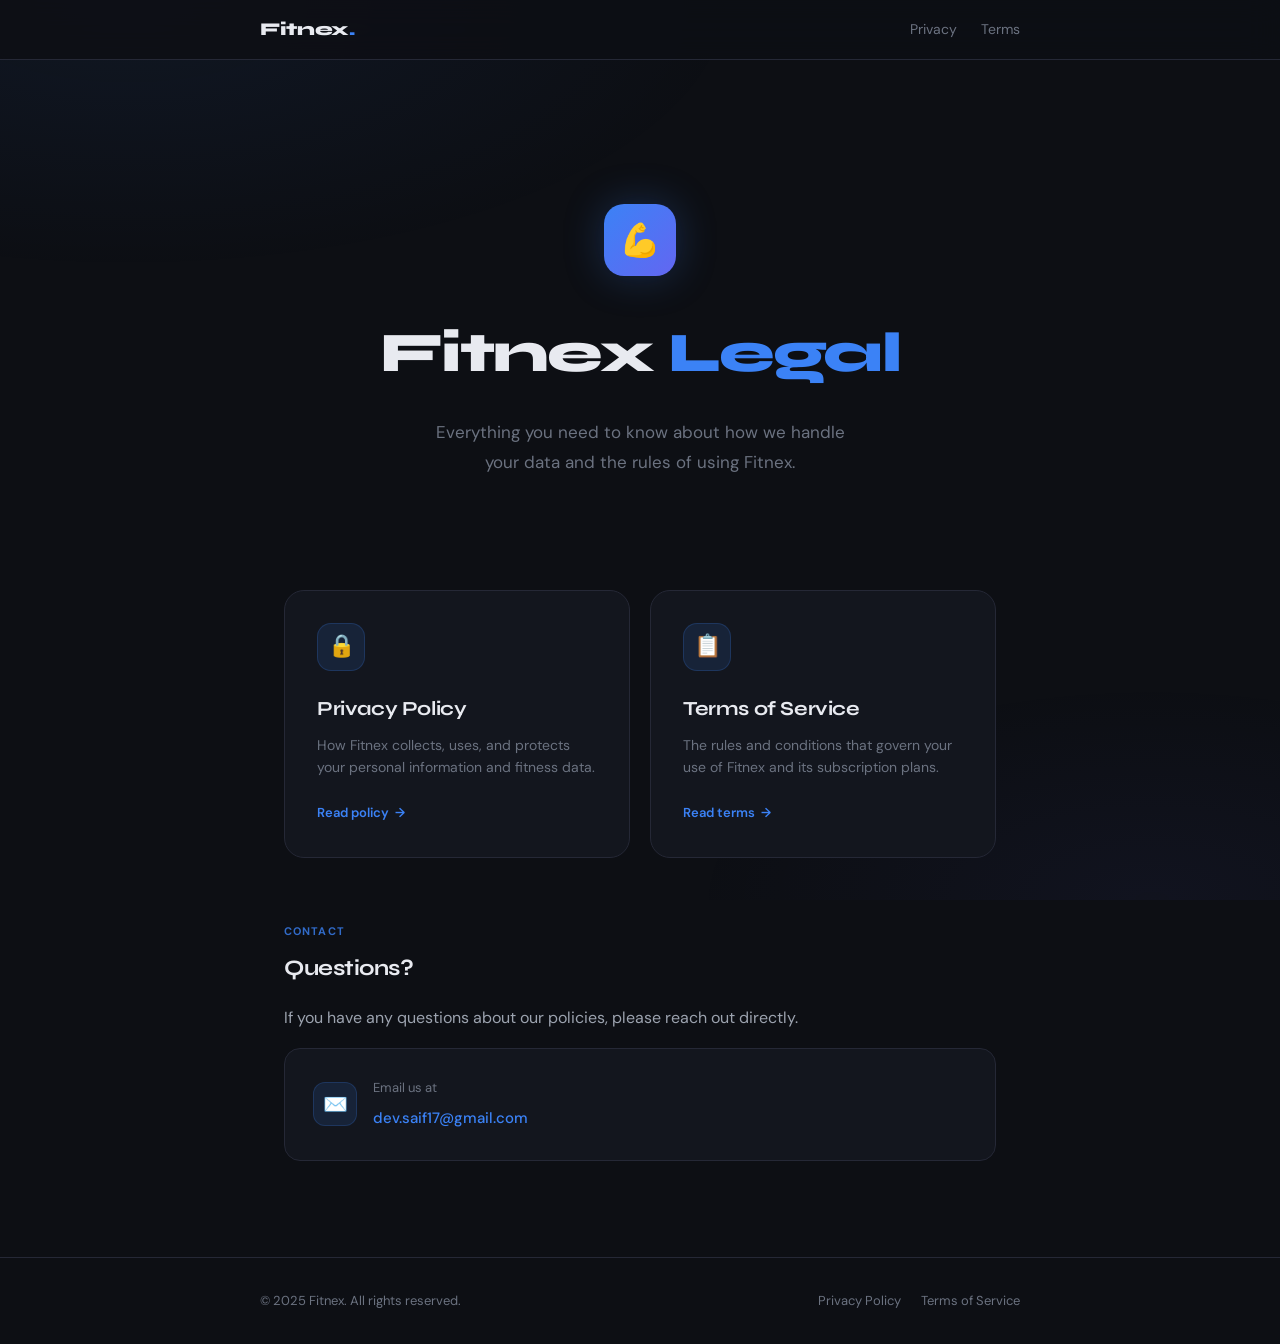
==== index.html @ 9c24d9e5 "Rename index-2.html to index.html" ====
<!DOCTYPE html>
<html lang="en">
<head>
  <meta charset="UTF-8" />
  <meta name="viewport" content="width=device-width, initial-scale=1.0" />
  <title>Fitnex — Legal</title>
  <meta name="description" content="Privacy Policy and Terms of Service for the Fitnex app." />
  <link rel="stylesheet" href="styles.css" />
</head>
<body>

<nav>
  <a href="index.html" class="nav-brand">Fitnex<span>.</span></a>
  <div class="nav-links">
    <a href="privacy-policy.html">Privacy</a>
    <a href="terms-of-service.html">Terms</a>
  </div>
</nav>

<main>
  <div class="hero">
    <div class="logo-mark">💪</div>
    <h1>Fitnex <span>Legal</span></h1>
    <p>Everything you need to know about how we handle your data and the rules of using Fitnex.</p>
  </div>

  <div class="doc-grid">
    <a href="privacy-policy.html" class="doc-card">
      <div class="card-icon">🔒</div>
      <h2>Privacy Policy</h2>
      <p>How Fitnex collects, uses, and protects your personal information and fitness data.</p>
      <span class="card-link">Read policy</span>
    </a>
    <a href="terms-of-service.html" class="doc-card">
      <div class="card-icon">📋</div>
      <h2>Terms of Service</h2>
      <p>The rules and conditions that govern your use of Fitnex and its subscription plans.</p>
      <span class="card-link">Read terms</span>
    </a>
  </div>

  <div class="section" style="margin-bottom:0; border-bottom:none; padding-bottom:0;">
    <span class="section-number">Contact</span>
    <h2>Questions?</h2>
    <p>If you have any questions about our policies, please reach out directly.</p>
    <div class="contact-card">
      <div class="icon">✉️</div>
      <div class="info">
        <p>Email us at</p>
        <a href="mailto:dev.saif17@gmail.com">dev.saif17@gmail.com</a>
      </div>
    </div>
  </div>
</main>

<footer>
  <p>© 2025 Fitnex. All rights reserved.</p>
  <div class="footer-links">
    <a href="privacy-policy.html">Privacy Policy</a>
    <a href="terms-of-service.html">Terms of Service</a>
  </div>
</footer>

</body>
</html>
---- styles.css ----
@import url('https://fonts.googleapis.com/css2?family=Syne:wght@400;600;700;800&family=DM+Sans:wght@300;400;500&display=swap');

:root {
  --bg: #0d0f14;
  --surface: #13161e;
  --surface2: #1a1d27;
  --border: #252836;
  --accent: #3b82f6;
  --accent-dim: rgba(59,130,246,0.12);
  --text: #e8eaf0;
  --text-muted: #6b7280;
  --text-subtle: #9ca3af;
}

*, *::before, *::after { box-sizing: border-box; margin: 0; padding: 0; }

html { scroll-behavior: smooth; }

body {
  background: var(--bg);
  color: var(--text);
  font-family: 'DM Sans', sans-serif;
  font-size: 16px;
  line-height: 1.75;
  min-height: 100vh;
}

/* ── Background mesh ── */
body::before {
  content: '';
  position: fixed;
  inset: 0;
  background:
    radial-gradient(ellipse 80% 50% at 10% 0%, rgba(59,130,246,0.07) 0%, transparent 60%),
    radial-gradient(ellipse 60% 40% at 90% 100%, rgba(99,102,241,0.05) 0%, transparent 60%);
  pointer-events: none;
  z-index: 0;
}

/* ── Nav ── */
nav {
  position: sticky;
  top: 0;
  z-index: 100;
  background: rgba(13,15,20,0.85);
  backdrop-filter: blur(16px);
  border-bottom: 1px solid var(--border);
  padding: 0 max(24px, calc((100% - 760px) / 2));
  height: 60px;
  display: flex;
  align-items: center;
  justify-content: space-between;
}

.nav-brand {
  font-family: 'Syne', sans-serif;
  font-weight: 800;
  font-size: 18px;
  color: var(--text);
  text-decoration: none;
  letter-spacing: -0.02em;
}

.nav-brand span { color: var(--accent); }

.nav-links { display: flex; gap: 24px; }

.nav-links a {
  font-size: 14px;
  color: var(--text-muted);
  text-decoration: none;
  transition: color 0.2s;
}

.nav-links a:hover, .nav-links a.active { color: var(--text); }

/* ── Layout ── */
main {
  position: relative;
  z-index: 1;
  max-width: 760px;
  margin: 0 auto;
  padding: 64px 24px 96px;
}

/* ── Page header ── */
.page-header {
  margin-bottom: 56px;
  padding-bottom: 40px;
  border-bottom: 1px solid var(--border);
}

.page-header .tag {
  display: inline-flex;
  align-items: center;
  gap: 6px;
  font-size: 12px;
  font-weight: 500;
  letter-spacing: 0.08em;
  text-transform: uppercase;
  color: var(--accent);
  background: var(--accent-dim);
  border: 1px solid rgba(59,130,246,0.2);
  border-radius: 100px;
  padding: 4px 12px;
  margin-bottom: 20px;
}

.page-header h1 {
  font-family: 'Syne', sans-serif;
  font-size: clamp(32px, 5vw, 48px);
  font-weight: 800;
  letter-spacing: -0.03em;
  line-height: 1.1;
  color: var(--text);
  margin-bottom: 16px;
}

.page-header .meta {
  font-size: 14px;
  color: var(--text-muted);
}

.page-header .meta strong {
  color: var(--text-subtle);
  font-weight: 500;
}

/* ── TOC ── */
.toc {
  background: var(--surface);
  border: 1px solid var(--border);
  border-radius: 16px;
  padding: 24px 28px;
  margin-bottom: 56px;
}

.toc-title {
  font-family: 'Syne', sans-serif;
  font-size: 13px;
  font-weight: 700;
  letter-spacing: 0.08em;
  text-transform: uppercase;
  color: var(--text-muted);
  margin-bottom: 16px;
}

.toc ol {
  list-style: none;
  counter-reset: toc;
  display: flex;
  flex-direction: column;
  gap: 8px;
}

.toc ol li { counter-increment: toc; }

.toc ol li a {
  display: flex;
  align-items: baseline;
  gap: 10px;
  font-size: 14px;
  color: var(--text-subtle);
  text-decoration: none;
  transition: color 0.2s;
}

.toc ol li a::before {
  content: counter(toc, decimal-leading-zero);
  font-size: 11px;
  font-weight: 600;
  color: var(--accent);
  opacity: 0.7;
  min-width: 20px;
}

.toc ol li a:hover { color: var(--text); }

/* ── Sections ── */
.section {
  margin-bottom: 48px;
  padding-bottom: 48px;
  border-bottom: 1px solid var(--border);
  animation: fadeUp 0.4s ease both;
}

.section:last-child { border-bottom: none; }

@keyframes fadeUp {
  from { opacity: 0; transform: translateY(12px); }
  to   { opacity: 1; transform: translateY(0); }
}

.section-number {
  font-size: 11px;
  font-weight: 700;
  letter-spacing: 0.1em;
  text-transform: uppercase;
  color: var(--accent);
  opacity: 0.8;
  margin-bottom: 8px;
  display: block;
}

.section h2 {
  font-family: 'Syne', sans-serif;
  font-size: 22px;
  font-weight: 700;
  letter-spacing: -0.02em;
  color: var(--text);
  margin-bottom: 16px;
}

.section p {
  color: var(--text-subtle);
  margin-bottom: 12px;
}

.section p:last-child { margin-bottom: 0; }

.section ul, .section ol {
  padding-left: 0;
  list-style: none;
  display: flex;
  flex-direction: column;
  gap: 8px;
  margin: 12px 0;
}

.section ul li, .section ol li {
  color: var(--text-subtle);
  padding-left: 20px;
  position: relative;
  font-size: 15px;
}

.section ul li::before {
  content: '–';
  position: absolute;
  left: 0;
  color: var(--accent);
  opacity: 0.6;
}

.section ol { counter-reset: item; }
.section ol li { counter-increment: item; }
.section ol li::before {
  content: counter(item) '.';
  position: absolute;
  left: 0;
  color: var(--accent);
  opacity: 0.6;
  font-size: 13px;
  font-weight: 600;
}

/* ── Highlight box ── */
.highlight-box {
  background: var(--accent-dim);
  border: 1px solid rgba(59,130,246,0.2);
  border-radius: 12px;
  padding: 16px 20px;
  margin: 16px 0;
  font-size: 14px;
  color: var(--text-subtle);
}

.highlight-box strong { color: var(--text); }

/* ── Contact card ── */
.contact-card {
  background: var(--surface);
  border: 1px solid var(--border);
  border-radius: 16px;
  padding: 28px;
  margin-top: 16px;
  display: flex;
  align-items: center;
  gap: 16px;
}

.contact-card .icon {
  width: 44px;
  height: 44px;
  background: var(--accent-dim);
  border: 1px solid rgba(59,130,246,0.2);
  border-radius: 12px;
  display: flex;
  align-items: center;
  justify-content: center;
  flex-shrink: 0;
  font-size: 20px;
}

.contact-card .info { flex: 1; }

.contact-card .info p {
  font-size: 13px;
  color: var(--text-muted);
  margin-bottom: 4px !important;
}

.contact-card .info a {
  color: var(--accent);
  text-decoration: none;
  font-weight: 500;
  font-size: 15px;
}

.contact-card .info a:hover { text-decoration: underline; }

/* ── Footer ── */
footer {
  position: relative;
  z-index: 1;
  border-top: 1px solid var(--border);
  padding: 32px max(24px, calc((100% - 760px) / 2));
  display: flex;
  align-items: center;
  justify-content: space-between;
  flex-wrap: wrap;
  gap: 12px;
}

footer p { font-size: 13px; color: var(--text-muted); }

footer .footer-links { display: flex; gap: 20px; }

footer .footer-links a {
  font-size: 13px;
  color: var(--text-muted);
  text-decoration: none;
  transition: color 0.2s;
}

footer .footer-links a:hover { color: var(--text); }

/* ── Index page ── */
.hero {
  text-align: center;
  padding: 80px 0 64px;
}

.hero .logo-mark {
  width: 72px;
  height: 72px;
  background: linear-gradient(135deg, var(--accent), #6366f1);
  border-radius: 20px;
  margin: 0 auto 28px;
  display: flex;
  align-items: center;
  justify-content: center;
  font-size: 32px;
  box-shadow: 0 0 40px rgba(59,130,246,0.25);
}

.hero h1 {
  font-family: 'Syne', sans-serif;
  font-size: clamp(36px, 6vw, 56px);
  font-weight: 800;
  letter-spacing: -0.03em;
  margin-bottom: 16px;
}

.hero h1 span { color: var(--accent); }

.hero p {
  font-size: 17px;
  color: var(--text-muted);
  max-width: 440px;
  margin: 0 auto 48px;
}

.doc-grid {
  display: grid;
  grid-template-columns: repeat(auto-fit, minmax(280px, 1fr));
  gap: 20px;
  margin-bottom: 64px;
}

.doc-card {
  background: var(--surface);
  border: 1px solid var(--border);
  border-radius: 20px;
  padding: 32px;
  text-decoration: none;
  color: inherit;
  transition: border-color 0.2s, transform 0.2s, box-shadow 0.2s;
  display: block;
}

.doc-card:hover {
  border-color: rgba(59,130,246,0.4);
  transform: translateY(-3px);
  box-shadow: 0 12px 40px rgba(0,0,0,0.3);
}

.doc-card .card-icon {
  width: 48px;
  height: 48px;
  background: var(--accent-dim);
  border: 1px solid rgba(59,130,246,0.2);
  border-radius: 14px;
  display: flex;
  align-items: center;
  justify-content: center;
  font-size: 22px;
  margin-bottom: 20px;
}

.doc-card h2 {
  font-family: 'Syne', sans-serif;
  font-size: 20px;
  font-weight: 700;
  letter-spacing: -0.02em;
  margin-bottom: 8px;
}

.doc-card p {
  font-size: 14px;
  color: var(--text-muted);
  line-height: 1.6;
  margin-bottom: 24px;
}

.doc-card .card-link {
  font-size: 13px;
  font-weight: 600;
  color: var(--accent);
  display: flex;
  align-items: center;
  gap: 6px;
}

.doc-card .card-link::after { content: '→'; transition: transform 0.2s; }
.doc-card:hover .card-link::after { transform: translateX(4px); }

@media (max-width: 600px) {
  nav { padding: 0 16px; }
  main { padding: 40px 16px 80px; }
  footer { padding: 24px 16px; flex-direction: column; align-items: flex-start; }
}
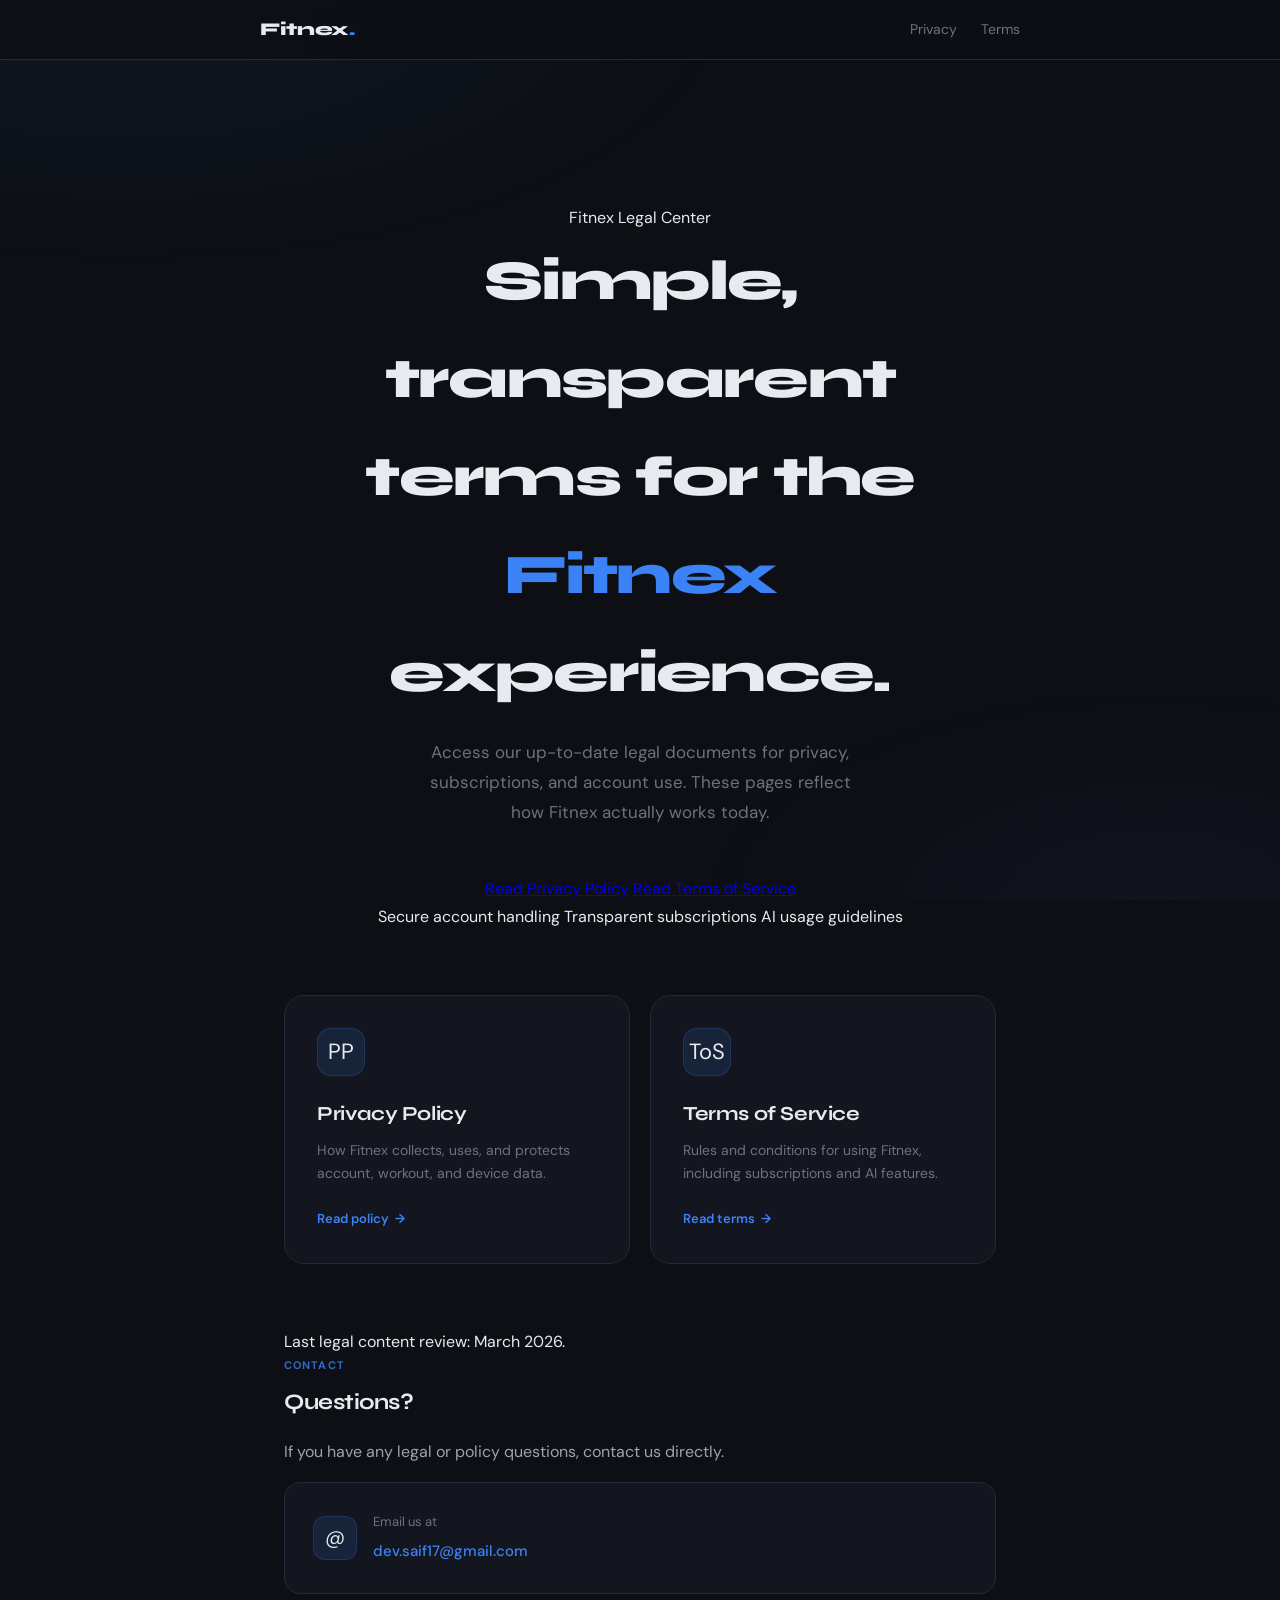
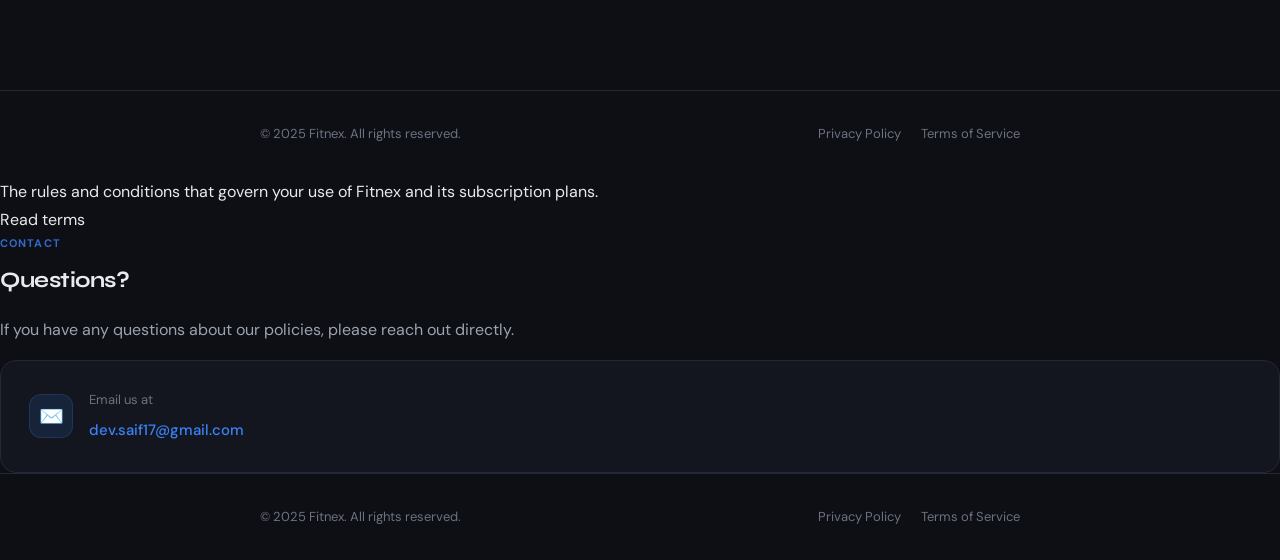
==== commit 4508e282: "Revise legal center content and improve layout Updated the title and meta description for better cla" ====
--- a/index.html
+++ b/index.html
@@ -3,8 +3,8 @@
 <head>
   <meta charset="UTF-8" />
   <meta name="viewport" content="width=device-width, initial-scale=1.0" />
-  <title>Fitnex — Legal</title>
-  <meta name="description" content="Privacy Policy and Terms of Service for the Fitnex app." />
+  <title>Fitnex Legal Center</title>
+  <meta name="description" content="Official legal center for Fitnex: Privacy Policy and Terms of Service." />
   <link rel="stylesheet" href="styles.css" />
 </head>
 <body>
@@ -19,21 +19,63 @@
 
 <main>
   <div class="hero">
-    <div class="logo-mark">💪</div>
-    <h1>Fitnex <span>Legal</span></h1>
-    <p>Everything you need to know about how we handle your data and the rules of using Fitnex.</p>
+    <div class="hero-badge">Fitnex Legal Center</div>
+    <h1>Simple, transparent terms for the <span>Fitnex</span> experience.</h1>
+    <p>
+      Access our up-to-date legal documents for privacy, subscriptions, and account use.
+      These pages reflect how Fitnex actually works today.
+    </p>
+    <div class="hero-actions">
+      <a href="privacy-policy.html" class="button primary">Read Privacy Policy</a>
+      <a href="terms-of-service.html" class="button secondary">Read Terms of Service</a>
+    </div>
+    <div class="quick-stats">
+      <span>Secure account handling</span>
+      <span>Transparent subscriptions</span>
+      <span>AI usage guidelines</span>
+    </div>
   </div>
 
   <div class="doc-grid">
     <a href="privacy-policy.html" class="doc-card">
-      <div class="card-icon">🔒</div>
+      <div class="card-icon">PP</div>
       <h2>Privacy Policy</h2>
-      <p>How Fitnex collects, uses, and protects your personal information and fitness data.</p>
+      <p>How Fitnex collects, uses, and protects account, workout, and device data.</p>
       <span class="card-link">Read policy</span>
     </a>
     <a href="terms-of-service.html" class="doc-card">
-      <div class="card-icon">📋</div>
+      <div class="card-icon">ToS</div>
       <h2>Terms of Service</h2>
+      <p>Rules and conditions for using Fitnex, including subscriptions and AI features.</p>
+      <span class="card-link">Read terms</span>
+    </a>
+  </div>
+  <p class="doc-meta">Last legal content review: March 2026.</p>
+
+  <div class="section" style="margin-bottom:0; border-bottom:none; padding-bottom:0;">
+    <span class="section-number">Contact</span>
+    <h2>Questions?</h2>
+    <p>If you have any legal or policy questions, contact us directly.</p>
+    <div class="contact-card">
+      <div class="icon">@</div>
+      <div class="info">
+        <p>Email us at</p>
+        <a href="mailto:dev.saif17@gmail.com">dev.saif17@gmail.com</a>
+      </div>
+    </div>
+  </div>
+</main>
+
+<footer>
+  <p>© 2025 Fitnex. All rights reserved.</p>
+  <div class="footer-links">
+    <a href="privacy-policy.html">Privacy Policy</a>
+    <a href="terms-of-service.html">Terms of Service</a>
+  </div>
+</footer>
+
+</body>
+</html>
       <p>The rules and conditions that govern your use of Fitnex and its subscription plans.</p>
       <span class="card-link">Read terms</span>
     </a>
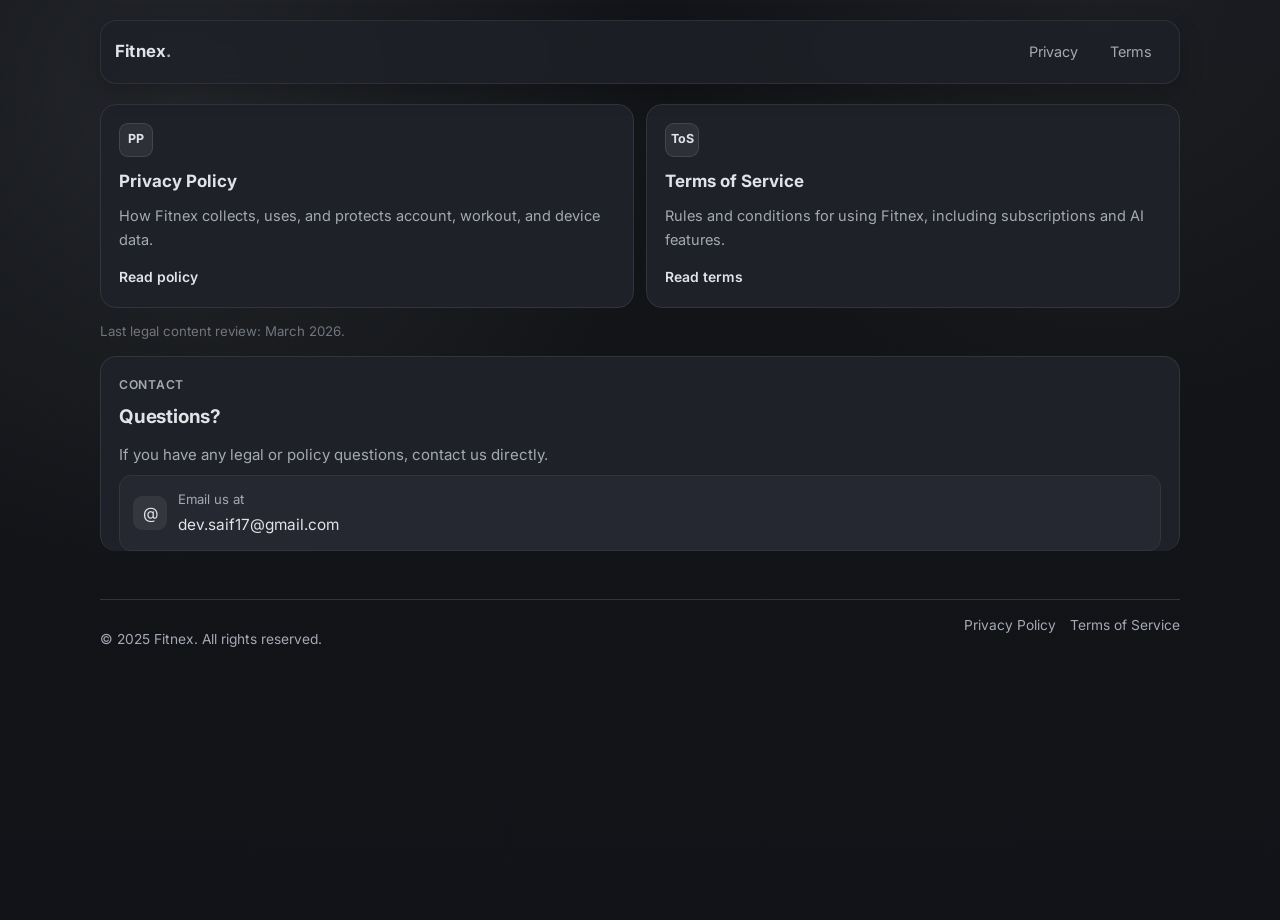
==== commit 2c5aeebe: "Remove hero section and footer from index.html Removed hero section and footer content from index.ht" ====
--- a/index.html
+++ b/index.html
@@ -18,23 +18,7 @@
 </nav>
 
 <main>
-  <div class="hero">
-    <div class="hero-badge">Fitnex Legal Center</div>
-    <h1>Simple, transparent terms for the <span>Fitnex</span> experience.</h1>
-    <p>
-      Access our up-to-date legal documents for privacy, subscriptions, and account use.
-      These pages reflect how Fitnex actually works today.
-    </p>
-    <div class="hero-actions">
-      <a href="privacy-policy.html" class="button primary">Read Privacy Policy</a>
-      <a href="terms-of-service.html" class="button secondary">Read Terms of Service</a>
-    </div>
-    <div class="quick-stats">
-      <span>Secure account handling</span>
-      <span>Transparent subscriptions</span>
-      <span>AI usage guidelines</span>
-    </div>
-  </div>
+  
 
   <div class="doc-grid">
     <a href="privacy-policy.html" class="doc-card">
@@ -76,32 +60,3 @@
 
 </body>
 </html>
-      <p>The rules and conditions that govern your use of Fitnex and its subscription plans.</p>
-      <span class="card-link">Read terms</span>
-    </a>
-  </div>
-
-  <div class="section" style="margin-bottom:0; border-bottom:none; padding-bottom:0;">
-    <span class="section-number">Contact</span>
-    <h2>Questions?</h2>
-    <p>If you have any questions about our policies, please reach out directly.</p>
-    <div class="contact-card">
-      <div class="icon">✉️</div>
-      <div class="info">
-        <p>Email us at</p>
-        <a href="mailto:dev.saif17@gmail.com">dev.saif17@gmail.com</a>
-      </div>
-    </div>
-  </div>
-</main>
-
-<footer>
-  <p>© 2025 Fitnex. All rights reserved.</p>
-  <div class="footer-links">
-    <a href="privacy-policy.html">Privacy Policy</a>
-    <a href="terms-of-service.html">Terms of Service</a>
-  </div>
-</footer>
-
-</body>
-</html>
--- a/styles.css
+++ b/styles.css
@@ -1,442 +1,494 @@
-@import url('https://fonts.googleapis.com/css2?family=Syne:wght@400;600;700;800&family=DM+Sans:wght@300;400;500&display=swap');
-
+@import url("https://fonts.googleapis.com/css2?family=Inter:wght@400;500;600;700;800&display=swap");
+
+/* ─── Design tokens (mirrors app dark theme) ─── */
 :root {
-  --bg: #0d0f14;
-  --surface: #13161e;
-  --surface2: #1a1d27;
-  --border: #252836;
-  --accent: #3b82f6;
-  --accent-dim: rgba(59,130,246,0.12);
-  --text: #e8eaf0;
-  --text-muted: #6b7280;
-  --text-subtle: #9ca3af;
-}
-
-*, *::before, *::after { box-sizing: border-box; margin: 0; padding: 0; }
-
-html { scroll-behavior: smooth; }
-
+  --bg: #121417;
+  --surface: #1e2128;
+  --surface-2: #252830;
+  --surface-3: #2b2f38;
+  --stroke: #32353d;
+  --text: #e2e3e7;
+  --text-soft: #a4a9b3;
+  --text-dim: #71757e;
+  --accent: #a4a9b3;
+  --accent-hi: #e2e3e7;
+}
+
+/* ─── Reset ─── */
+*,
+*::before,
+*::after {
+  box-sizing: border-box;
+}
+
+html,
 body {
-  background: var(--bg);
-  color: var(--text);
-  font-family: 'DM Sans', sans-serif;
-  font-size: 16px;
-  line-height: 1.75;
+  margin: 0;
+  padding: 0;
+}
+
+html {
+  color-scheme: dark;
+}
+
+/* ─── Base ─── */
+body {
+  font-family: "Inter", -apple-system, BlinkMacSystemFont, "Segoe UI", sans-serif;
+  color: var(--text);
+  background:
+    radial-gradient(circle at 14% 10%, rgba(164, 169, 179, 0.12) 0%, transparent 36%),
+    radial-gradient(circle at 86% -4%, rgba(226, 227, 231, 0.06) 0%, transparent 32%),
+    linear-gradient(180deg, #111318 0%, var(--bg) 40%, #111318 100%);
   min-height: 100vh;
-}
-
-/* ── Background mesh ── */
-body::before {
-  content: '';
-  position: fixed;
-  inset: 0;
-  background:
-    radial-gradient(ellipse 80% 50% at 10% 0%, rgba(59,130,246,0.07) 0%, transparent 60%),
-    radial-gradient(ellipse 60% 40% at 90% 100%, rgba(99,102,241,0.05) 0%, transparent 60%);
-  pointer-events: none;
-  z-index: 0;
-}
-
-/* ── Nav ── */
+  line-height: 1.65;
+  text-rendering: optimizeLegibility;
+}
+
+a {
+  color: inherit;
+}
+
+/* ─── Layout wrapper ─── */
+nav,
+main,
+footer {
+  width: min(1080px, calc(100vw - 32px));
+  margin-left: auto;
+  margin-right: auto;
+}
+
+/* ─── Nav ─── */
 nav {
-  position: sticky;
-  top: 0;
-  z-index: 100;
-  background: rgba(13,15,20,0.85);
-  backdrop-filter: blur(16px);
-  border-bottom: 1px solid var(--border);
-  padding: 0 max(24px, calc((100% - 760px) / 2));
-  height: 60px;
+  margin-top: 20px;
+  padding: 11px 14px;
   display: flex;
   align-items: center;
   justify-content: space-between;
+  background: rgba(30, 33, 40, 0.82);
+  border: 1px solid rgba(50, 53, 61, 0.8);
+  border-radius: 16px;
+  backdrop-filter: blur(10px);
+  box-shadow: 0 8px 24px rgba(0, 0, 0, 0.2);
 }
 
 .nav-brand {
-  font-family: 'Syne', sans-serif;
-  font-weight: 800;
-  font-size: 18px;
-  color: var(--text);
-  text-decoration: none;
-  letter-spacing: -0.02em;
-}
-
-.nav-brand span { color: var(--accent); }
-
-.nav-links { display: flex; gap: 24px; }
+  text-decoration: none;
+  font-size: 1.05rem;
+  font-weight: 700;
+  letter-spacing: 0.01em;
+}
+
+.nav-brand span {
+  color: var(--text-soft);
+}
+
+.nav-links {
+  display: flex;
+  align-items: center;
+  gap: 6px;
+}
 
 .nav-links a {
-  font-size: 14px;
-  color: var(--text-muted);
-  text-decoration: none;
-  transition: color 0.2s;
-}
-
-.nav-links a:hover, .nav-links a.active { color: var(--text); }
-
-/* ── Layout ── */
+  text-decoration: none;
+  color: var(--text-soft);
+  font-size: 0.9rem;
+  padding: 7px 12px;
+  border-radius: 10px;
+  border: 1px solid transparent;
+  transition: color 0.16s, background 0.16s, border-color 0.16s;
+}
+
+.nav-links a:hover,
+.nav-links a.active {
+  color: var(--text);
+  border-color: var(--stroke);
+  background: rgba(226, 227, 231, 0.06);
+}
+
+/* ─── Main ─── */
 main {
+  margin-top: 20px;
+  margin-bottom: 48px;
+}
+
+/* ─── Hero (index page) ─── */
+.hero {
+  border: 1px solid var(--stroke);
+  border-radius: 20px;
+  padding: 28px;
+  background:
+    linear-gradient(150deg, rgba(226, 227, 231, 0.09) 0%, rgba(164, 169, 179, 0.03) 100%),
+    var(--surface);
+  box-shadow: 0 16px 40px rgba(0, 0, 0, 0.26);
   position: relative;
-  z-index: 1;
-  max-width: 760px;
-  margin: 0 auto;
-  padding: 64px 24px 96px;
-}
-
-/* ── Page header ── */
-.page-header {
-  margin-bottom: 56px;
-  padding-bottom: 40px;
-  border-bottom: 1px solid var(--border);
-}
-
-.page-header .tag {
+  overflow: hidden;
+}
+
+.hero::after {
+  content: "";
+  position: absolute;
+  inset: auto -70px -70px auto;
+  width: 200px;
+  height: 200px;
+  border-radius: 50%;
+  background: radial-gradient(circle at center, rgba(226, 227, 231, 0.18) 0%, transparent 70%);
+  pointer-events: none;
+}
+
+.hero-badge {
   display: inline-flex;
   align-items: center;
-  gap: 6px;
-  font-size: 12px;
-  font-weight: 500;
-  letter-spacing: 0.08em;
+  gap: 7px;
+  font-size: 0.78rem;
+  color: var(--accent-hi);
+  border: 1px solid rgba(226, 227, 231, 0.24);
+  background: rgba(226, 227, 231, 0.08);
+  border-radius: 999px;
+  padding: 5px 11px;
+  margin-bottom: 13px;
+}
+
+.hero h1 {
+  margin: 0;
+  font-size: clamp(1.8rem, 3vw, 2.6rem);
+  font-weight: 800;
+  line-height: 1.15;
+  letter-spacing: -0.02em;
+}
+
+.hero h1 span {
+  color: var(--accent-hi);
+}
+
+.hero p {
+  margin: 13px 0 0;
+  color: var(--text-soft);
+  max-width: 680px;
+}
+
+.hero-actions {
+  margin-top: 22px;
+  display: flex;
+  gap: 10px;
+  flex-wrap: wrap;
+}
+
+/* ─── Buttons ─── */
+.button {
+  text-decoration: none;
+  border-radius: 10px;
+  padding: 9px 14px;
+  font-size: 0.9rem;
+  border: 1px solid var(--stroke);
+  transition: transform 0.15s, background 0.15s, filter 0.15s;
+}
+
+.button.primary {
+  background: var(--accent-hi);
+  color: #111318;
+  font-weight: 700;
+  border-color: transparent;
+}
+
+.button.primary:hover {
+  transform: translateY(-1px);
+  filter: brightness(0.97);
+}
+
+.button.secondary {
+  color: var(--text);
+  background: rgba(226, 227, 231, 0.06);
+}
+
+.button.secondary:hover {
+  background: rgba(226, 227, 231, 0.1);
+}
+
+/* ─── Quick stats ─── */
+.quick-stats {
+  margin-top: 16px;
+  display: flex;
+  flex-wrap: wrap;
+  gap: 9px;
+}
+
+.quick-stats span {
+  font-size: 0.83rem;
+  color: var(--text-soft);
+  border: 1px solid var(--stroke);
+  border-radius: 9px;
+  background: rgba(18, 20, 23, 0.5);
+  padding: 6px 10px;
+}
+
+/* ─── Doc grid & cards ─── */
+.doc-grid {
+  margin-top: 18px;
+  display: grid;
+  grid-template-columns: repeat(auto-fit, minmax(240px, 1fr));
+  gap: 12px;
+}
+
+.doc-card {
+  text-decoration: none;
+  border: 1px solid var(--stroke);
+  border-radius: 16px;
+  padding: 18px;
+  background: var(--surface);
+  transition: border-color 0.18s, transform 0.18s;
+}
+
+.doc-card:hover {
+  border-color: rgba(226, 227, 231, 0.38);
+  transform: translateY(-2px);
+}
+
+.card-icon {
+  width: 34px;
+  height: 34px;
+  border-radius: 9px;
+  display: grid;
+  place-items: center;
+  background: rgba(226, 227, 231, 0.08);
+  border: 1px solid rgba(226, 227, 231, 0.12);
+  color: var(--accent-hi);
+  font-weight: 700;
+  font-size: 0.78rem;
+  margin-bottom: 11px;
+}
+
+.doc-card h2 {
+  margin: 0;
+  font-size: 1.06rem;
+  font-weight: 700;
+}
+
+.doc-card p {
+  margin: 8px 0 11px;
+  font-size: 0.91rem;
+  color: var(--text-soft);
+}
+
+.card-link {
+  color: var(--accent-hi);
+  font-size: 0.87rem;
+  font-weight: 600;
+}
+
+.doc-meta {
+  margin-top: 13px;
+  font-size: 0.83rem;
+  color: var(--text-dim);
+}
+
+/* ─── Page header (legal pages) ─── */
+.page-header {
+  border: 1px solid var(--stroke);
+  border-radius: 16px;
+  background: var(--surface);
+  padding: 22px;
+  margin-bottom: 12px;
+}
+
+.tag {
+  display: inline-flex;
+  align-items: center;
+  gap: 7px;
+  font-size: 0.78rem;
+  color: var(--accent-hi);
+  border: 1px solid rgba(226, 227, 231, 0.26);
+  background: rgba(226, 227, 231, 0.08);
+  border-radius: 999px;
+  padding: 4px 11px;
+}
+
+.page-header h1 {
+  margin: 12px 0 8px;
+  font-size: clamp(1.45rem, 2.4vw, 2.15rem);
+  font-weight: 800;
+  letter-spacing: -0.02em;
+}
+
+.meta {
+  margin: 0;
+  font-size: 0.9rem;
+  color: var(--text-soft);
+}
+
+/* ─── TOC ─── */
+.toc {
+  border: 1px solid var(--stroke);
+  border-radius: 16px;
+  background: var(--surface);
+  padding: 16px 18px;
+  margin-bottom: 12px;
+}
+
+.toc-title {
+  margin: 0 0 9px;
+  font-size: 0.87rem;
+  font-weight: 600;
+  color: var(--accent-hi);
+}
+
+.toc ol {
+  margin: 0;
+  padding-left: 20px;
+}
+
+.toc a {
+  color: var(--text-soft);
+  text-decoration: none;
+  font-size: 0.9rem;
+  line-height: 1.8;
+}
+
+.toc a:hover {
+  color: var(--text);
+}
+
+/* ─── Sections ─── */
+.section {
+  border: 1px solid var(--stroke);
+  border-radius: 16px;
+  background: var(--surface);
+  padding: 18px;
+  margin-bottom: 10px;
+}
+
+.section-number {
+  display: block;
+  font-size: 0.76rem;
+  font-weight: 600;
+  letter-spacing: 0.06em;
   text-transform: uppercase;
   color: var(--accent);
-  background: var(--accent-dim);
-  border: 1px solid rgba(59,130,246,0.2);
-  border-radius: 100px;
-  padding: 4px 12px;
-  margin-bottom: 20px;
-}
-
-.page-header h1 {
-  font-family: 'Syne', sans-serif;
-  font-size: clamp(32px, 5vw, 48px);
-  font-weight: 800;
-  letter-spacing: -0.03em;
-  line-height: 1.1;
-  color: var(--text);
-  margin-bottom: 16px;
-}
-
-.page-header .meta {
-  font-size: 14px;
-  color: var(--text-muted);
-}
-
-.page-header .meta strong {
-  color: var(--text-subtle);
-  font-weight: 500;
-}
-
-/* ── TOC ── */
-.toc {
-  background: var(--surface);
-  border: 1px solid var(--border);
-  border-radius: 16px;
-  padding: 24px 28px;
-  margin-bottom: 56px;
-}
-
-.toc-title {
-  font-family: 'Syne', sans-serif;
-  font-size: 13px;
+  margin-bottom: 4px;
+}
+
+.section h2 {
+  margin: 6px 0 10px;
+  font-size: 1.18rem;
   font-weight: 700;
-  letter-spacing: 0.08em;
-  text-transform: uppercase;
-  color: var(--text-muted);
-  margin-bottom: 16px;
-}
-
-.toc ol {
-  list-style: none;
-  counter-reset: toc;
-  display: flex;
-  flex-direction: column;
-  gap: 8px;
-}
-
-.toc ol li { counter-increment: toc; }
-
-.toc ol li a {
-  display: flex;
-  align-items: baseline;
-  gap: 10px;
-  font-size: 14px;
-  color: var(--text-subtle);
-  text-decoration: none;
-  transition: color 0.2s;
-}
-
-.toc ol li a::before {
-  content: counter(toc, decimal-leading-zero);
-  font-size: 11px;
-  font-weight: 600;
-  color: var(--accent);
-  opacity: 0.7;
-  min-width: 20px;
-}
-
-.toc ol li a:hover { color: var(--text); }
-
-/* ── Sections ── */
-.section {
-  margin-bottom: 48px;
-  padding-bottom: 48px;
-  border-bottom: 1px solid var(--border);
-  animation: fadeUp 0.4s ease both;
-}
-
-.section:last-child { border-bottom: none; }
-
-@keyframes fadeUp {
-  from { opacity: 0; transform: translateY(12px); }
-  to   { opacity: 1; transform: translateY(0); }
-}
-
-.section-number {
-  font-size: 11px;
-  font-weight: 700;
-  letter-spacing: 0.1em;
-  text-transform: uppercase;
-  color: var(--accent);
-  opacity: 0.8;
-  margin-bottom: 8px;
-  display: block;
-}
-
-.section h2 {
-  font-family: 'Syne', sans-serif;
-  font-size: 22px;
-  font-weight: 700;
-  letter-spacing: -0.02em;
-  color: var(--text);
-  margin-bottom: 16px;
+  letter-spacing: -0.01em;
 }
 
 .section p {
-  color: var(--text-subtle);
-  margin-bottom: 12px;
-}
-
-.section p:last-child { margin-bottom: 0; }
-
-.section ul, .section ol {
-  padding-left: 0;
-  list-style: none;
-  display: flex;
-  flex-direction: column;
-  gap: 8px;
-  margin: 12px 0;
-}
-
-.section ul li, .section ol li {
-  color: var(--text-subtle);
+  margin: 8px 0;
+  color: var(--text-soft);
+  font-size: 0.94rem;
+}
+
+.section ul {
+  margin: 8px 0;
   padding-left: 20px;
-  position: relative;
-  font-size: 15px;
-}
-
-.section ul li::before {
-  content: '–';
-  position: absolute;
-  left: 0;
-  color: var(--accent);
-  opacity: 0.6;
-}
-
-.section ol { counter-reset: item; }
-.section ol li { counter-increment: item; }
-.section ol li::before {
-  content: counter(item) '.';
-  position: absolute;
-  left: 0;
-  color: var(--accent);
-  opacity: 0.6;
-  font-size: 13px;
-  font-weight: 600;
-}
-
-/* ── Highlight box ── */
+  color: var(--text-soft);
+  font-size: 0.94rem;
+}
+
+.section li+li {
+  margin-top: 5px;
+}
+
+/* ─── Highlight box ─── */
 .highlight-box {
-  background: var(--accent-dim);
-  border: 1px solid rgba(59,130,246,0.2);
+  margin-top: 12px;
+  border: 1px solid rgba(164, 169, 179, 0.38);
+  background: rgba(164, 169, 179, 0.1);
   border-radius: 12px;
-  padding: 16px 20px;
-  margin: 16px 0;
-  font-size: 14px;
-  color: var(--text-subtle);
-}
-
-.highlight-box strong { color: var(--text); }
-
-/* ── Contact card ── */
+  padding: 11px 13px;
+  color: var(--text);
+  font-size: 0.92rem;
+}
+
+/* ─── Contact card ─── */
 .contact-card {
-  background: var(--surface);
-  border: 1px solid var(--border);
-  border-radius: 16px;
-  padding: 28px;
-  margin-top: 16px;
+  border: 1px solid var(--stroke);
+  background: var(--surface-2);
+  border-radius: 12px;
+  padding: 13px;
   display: flex;
   align-items: center;
-  gap: 16px;
+  gap: 11px;
 }
 
 .contact-card .icon {
-  width: 44px;
-  height: 44px;
-  background: var(--accent-dim);
-  border: 1px solid rgba(59,130,246,0.2);
-  border-radius: 12px;
-  display: flex;
-  align-items: center;
-  justify-content: center;
+  width: 34px;
+  height: 34px;
+  border-radius: 9px;
   flex-shrink: 0;
-  font-size: 20px;
-}
-
-.contact-card .info { flex: 1; }
+  display: grid;
+  place-items: center;
+  background: rgba(226, 227, 231, 0.08);
+  color: var(--text);
+  font-size: 1rem;
+}
 
 .contact-card .info p {
-  font-size: 13px;
-  color: var(--text-muted);
-  margin-bottom: 4px !important;
+  margin: 0;
+  color: var(--text-soft);
+  font-size: 0.82rem;
 }
 
 .contact-card .info a {
-  color: var(--accent);
-  text-decoration: none;
-  font-weight: 500;
-  font-size: 15px;
-}
-
-.contact-card .info a:hover { text-decoration: underline; }
-
-/* ── Footer ── */
+  color: var(--accent-hi);
+  text-decoration: none;
+  font-size: 0.96rem;
+}
+
+.contact-card .info a:hover {
+  text-decoration: underline;
+}
+
+/* ─── Footer ─── */
 footer {
-  position: relative;
-  z-index: 1;
-  border-top: 1px solid var(--border);
-  padding: 32px max(24px, calc((100% - 760px) / 2));
-  display: flex;
-  align-items: center;
+  margin-bottom: 24px;
+  padding-top: 14px;
+  border-top: 1px solid var(--stroke);
+  color: var(--text-soft);
+  font-size: 0.86rem;
+  display: flex;
   justify-content: space-between;
   flex-wrap: wrap;
   gap: 12px;
 }
 
-footer p { font-size: 13px; color: var(--text-muted); }
-
-footer .footer-links { display: flex; gap: 20px; }
-
-footer .footer-links a {
-  font-size: 13px;
-  color: var(--text-muted);
-  text-decoration: none;
-  transition: color 0.2s;
-}
-
-footer .footer-links a:hover { color: var(--text); }
-
-/* ── Index page ── */
-.hero {
-  text-align: center;
-  padding: 80px 0 64px;
-}
-
-.hero .logo-mark {
-  width: 72px;
-  height: 72px;
-  background: linear-gradient(135deg, var(--accent), #6366f1);
-  border-radius: 20px;
-  margin: 0 auto 28px;
-  display: flex;
-  align-items: center;
-  justify-content: center;
-  font-size: 32px;
-  box-shadow: 0 0 40px rgba(59,130,246,0.25);
-}
-
-.hero h1 {
-  font-family: 'Syne', sans-serif;
-  font-size: clamp(36px, 6vw, 56px);
-  font-weight: 800;
-  letter-spacing: -0.03em;
-  margin-bottom: 16px;
-}
-
-.hero h1 span { color: var(--accent); }
-
-.hero p {
-  font-size: 17px;
-  color: var(--text-muted);
-  max-width: 440px;
-  margin: 0 auto 48px;
-}
-
-.doc-grid {
-  display: grid;
-  grid-template-columns: repeat(auto-fit, minmax(280px, 1fr));
-  gap: 20px;
-  margin-bottom: 64px;
-}
-
-.doc-card {
-  background: var(--surface);
-  border: 1px solid var(--border);
-  border-radius: 20px;
-  padding: 32px;
-  text-decoration: none;
-  color: inherit;
-  transition: border-color 0.2s, transform 0.2s, box-shadow 0.2s;
-  display: block;
-}
-
-.doc-card:hover {
-  border-color: rgba(59,130,246,0.4);
-  transform: translateY(-3px);
-  box-shadow: 0 12px 40px rgba(0,0,0,0.3);
-}
-
-.doc-card .card-icon {
-  width: 48px;
-  height: 48px;
-  background: var(--accent-dim);
-  border: 1px solid rgba(59,130,246,0.2);
-  border-radius: 14px;
-  display: flex;
-  align-items: center;
-  justify-content: center;
-  font-size: 22px;
-  margin-bottom: 20px;
-}
-
-.doc-card h2 {
-  font-family: 'Syne', sans-serif;
-  font-size: 20px;
-  font-weight: 700;
-  letter-spacing: -0.02em;
-  margin-bottom: 8px;
-}
-
-.doc-card p {
-  font-size: 14px;
-  color: var(--text-muted);
-  line-height: 1.6;
-  margin-bottom: 24px;
-}
-
-.doc-card .card-link {
-  font-size: 13px;
-  font-weight: 600;
-  color: var(--accent);
-  display: flex;
-  align-items: center;
-  gap: 6px;
-}
-
-.doc-card .card-link::after { content: '→'; transition: transform 0.2s; }
-.doc-card:hover .card-link::after { transform: translateX(4px); }
-
-@media (max-width: 600px) {
-  nav { padding: 0 16px; }
-  main { padding: 40px 16px 80px; }
-  footer { padding: 24px 16px; flex-direction: column; align-items: flex-start; }
-}
+.footer-links {
+  display: flex;
+  gap: 14px;
+}
+
+.footer-links a {
+  text-decoration: none;
+}
+
+.footer-links a:hover {
+  color: var(--text);
+}
+
+/* ─── Responsive ─── */
+@media (max-width: 700px) {
+  nav {
+    padding: 10px 12px;
+  }
+
+  .nav-links {
+    gap: 4px;
+  }
+
+  .nav-links a {
+    font-size: 0.84rem;
+    padding: 7px 9px;
+  }
+
+  .hero,
+  .page-header,
+  .toc,
+  .section {
+    padding: 15px;
+  }
+
+  .hero h1 {
+    font-size: clamp(1.55rem, 7vw, 2.1rem);
+  }
+}
